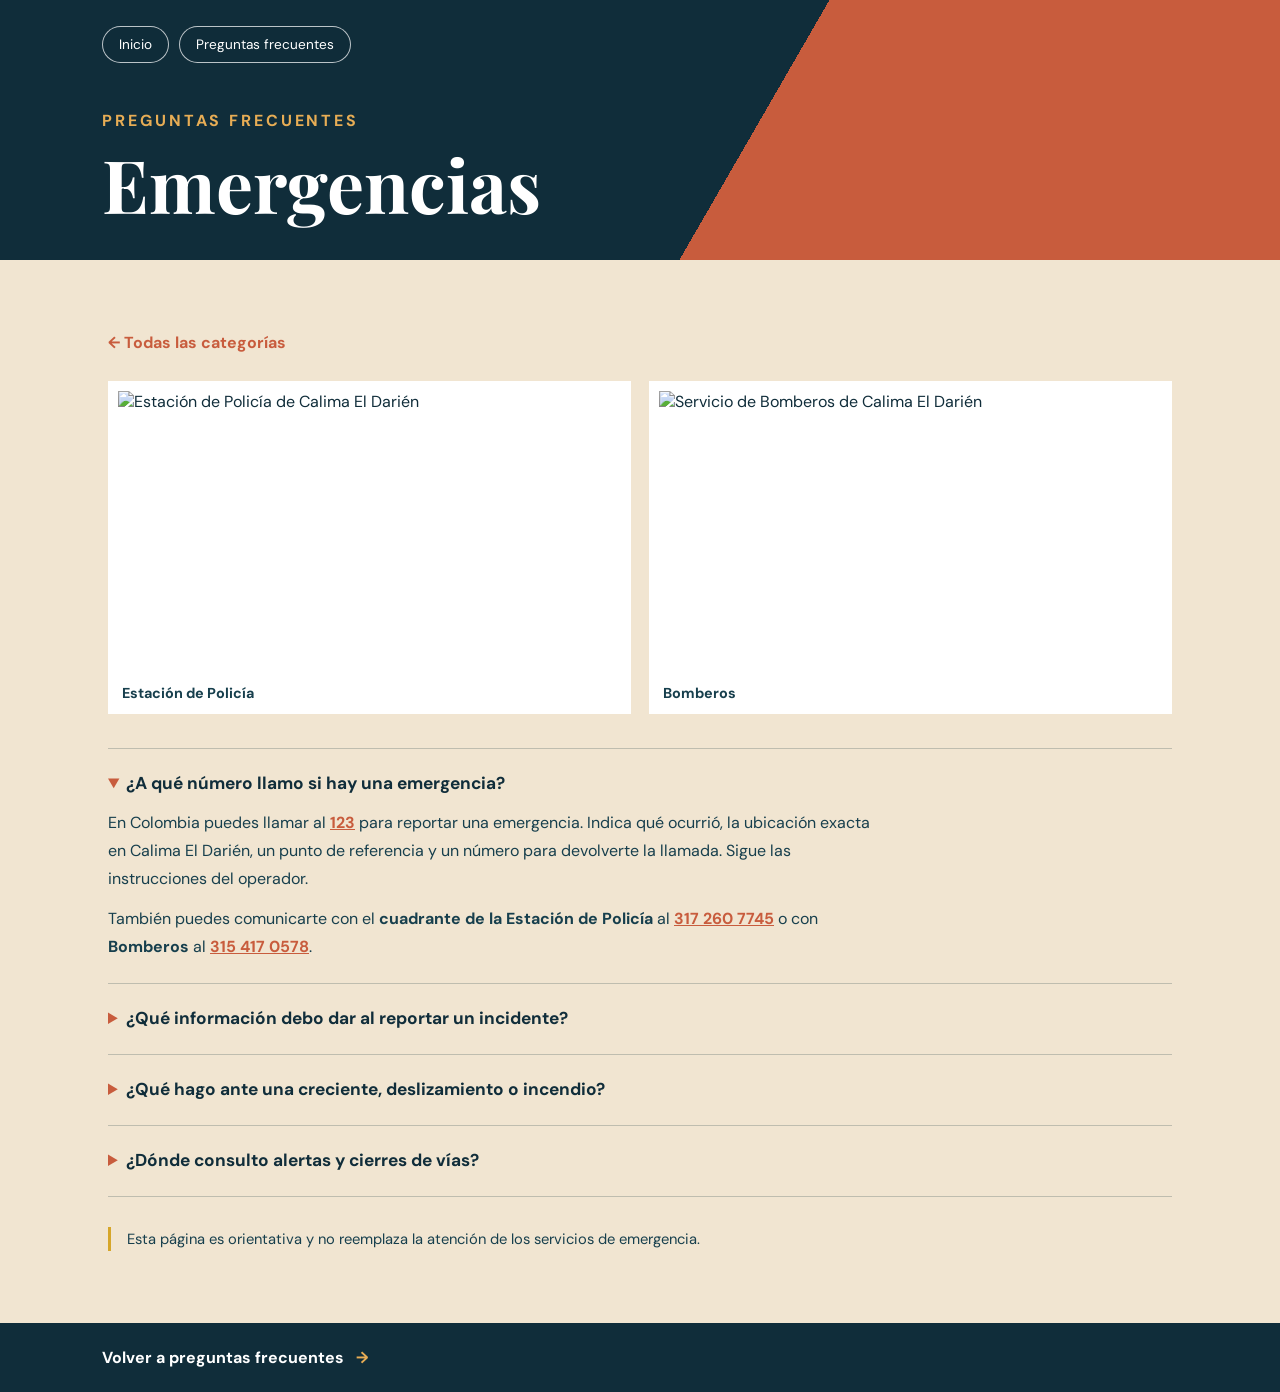
==== EMERGENCIAS.html @ dc0c48a8 "Mi primera pagina" ====
<!DOCTYPE html>
<html lang="es">
<head>
	<meta charset="UTF-8">
	<meta name="viewport" content="width=device-width, initial-scale=1.0">
	<meta name="description" content="Orientación para actuar ante emergencias en Calima El Darién.">
	<title>Emergencias | Calima El Darién</title>
	<link rel="preconnect" href="https://fonts.googleapis.com">
	<link rel="preconnect" href="https://fonts.gstatic.com" crossorigin>
	<link href="https://fonts.googleapis.com/css2?family=DM+Sans:wght@400;500;700&family=Playfair+Display:wght@600;700&display=swap" rel="stylesheet">
	<link rel="stylesheet" href="style.css">
</head>
<body class="pagina-ayuda">
	<header class="ayuda-cabecera">
		<nav class="navegacion ayuda-navegacion" aria-label="Navegación principal">
			<a href="index.html">Inicio</a>
			<a href="ayuda.html">Preguntas frecuentes</a>
		</nav>
		<div class="ayuda-titulo">
			<p class="seccion-etiqueta">Preguntas frecuentes</p>
			<h1>Emergencias</h1>
		</div>
	</header>
	<main class="ayuda-principal">
		<a class="faq-volver" href="ayuda.html">← Todas las categorías</a>
		<div class="ayuda-imagenes" aria-label="Servicios de emergencia de Calima El Darién">
			<figure class="ayuda-imagen-ficha">
				<img src="../IMG/POLICIA.jpg" alt="Estación de Policía de Calima El Darién">
				<figcaption>Estación de Policía</figcaption>
			</figure>
			<figure class="ayuda-imagen-ficha">
				<img src="../IMG/BOMBEROS.PNG" alt="Servicio de Bomberos de Calima El Darién">
				<figcaption>Bomberos</figcaption>
			</figure>
		</div>
		<section class="faq-lista" aria-label="Preguntas frecuentes sobre emergencias">
			<details class="faq-item" open>
				<summary>¿A qué número llamo si hay una emergencia?</summary>
				<p>En Colombia puedes llamar al <a href="tel:123">123</a> para reportar una emergencia. Indica qué ocurrió, la ubicación exacta en Calima El Darién, un punto de referencia y un número para devolverte la llamada. Sigue las instrucciones del operador.</p>
				<p>También puedes comunicarte con el <strong>cuadrante de la Estación de Policía</strong> al <a href="tel:3172607745">317 260 7745</a> o con <strong>Bomberos</strong> al <a href="tel:3154170578">315 417 0578</a>.</p>
			</details>
			<details class="faq-item">
				<summary>¿Qué información debo dar al reportar un incidente?</summary>
				<p>Describe el tipo de incidente, cuántas personas podrían necesitar ayuda, si hay riesgos adicionales y cómo llegar al lugar. No cuelgues hasta que el operador te lo indique y evita difundir datos sin confirmar.</p>
			</details>
			<details class="faq-item">
				<summary>¿Qué hago ante una creciente, deslizamiento o incendio?</summary>
				<p>Aléjate de la zona de riesgo y dirígete a un lugar seguro sin cruzar corrientes de agua ni acercarte al fuego. Llama al 123 y atiende las indicaciones de las autoridades. No regreses al área hasta que confirmen que es seguro.</p>
			</details>
			<details class="faq-item">
				<summary>¿Dónde consulto alertas y cierres de vías?</summary>
				<p>Consulta los avisos de la Alcaldía de Calima El Darién y de las autoridades de gestión del riesgo o tránsito. Antes de viajar, confirma el estado de la ruta por canales oficiales; las condiciones pueden cambiar rápidamente.</p>
			</details>
		</section>
		<p class="ayuda-nota">Esta página es orientativa y no reemplaza la atención de los servicios de emergencia.</p>
	</main>
	<footer class="perfil-pie"><a href="ayuda.html">Volver a preguntas frecuentes <span aria-hidden="true">→</span></a></footer>
</body>
</html>
---- style.css ----
:root {
	--azul-noche: #102d3a;
	--azul-profundo: #173f4d;
	--marfil: #d6a62a;
	--arena: #f1e5d1;
	--terracota: #c85c3d;
	--rojo: #a83232;
	--dorado: #e7ad55;
	--mostaza: #d6a62a;
	--blanco: #ffffff;
	--sombra: 0 18px 42px rgba(16, 45, 58, 0.18);
}

* {
	box-sizing: border-box;
	margin: 0;
	padding: 0;
}

html {
	scroll-behavior: smooth;
}

body {
	background: var(--marfil);
	color: var(--azul-noche);
	font-family: "DM Sans", sans-serif;
}

a {
	color: inherit;
	text-decoration: none;
}

.inicio {
	min-height: 100vh;
}

.hero {
	align-items: flex-end;
	background-image: linear-gradient(180deg, rgba(16, 45, 58, 0.2) 0%, rgba(16, 45, 58, 0.08) 38%, rgba(16, 45, 58, 0.9) 100%), url("../IMG/CALIMA DARIEN.jpg");
	background-position: center;
	background-size: cover;
	color: var(--blanco);
	display: flex;
	height: min(64vh, 720px);
	min-height: 440px;
	padding: 32px clamp(24px, 7vw, 108px) 54px;
	position: relative;
}

.navegacion {
	display: flex;
	gap: 10px;
	left: clamp(24px, 7vw, 108px);
	position: absolute;
	top: 28px;
}

.navegacion a {
	background: rgba(16, 45, 58, 0.35);
	border: 1px solid rgba(255, 255, 255, 0.72);
	border-radius: 999px;
	font-size: 0.85rem;
	padding: 9px 16px;
	transition: background-color 180ms ease, border-color 180ms ease, transform 180ms ease;
}

.navegacion a:hover,
.navegacion a:focus-visible {
	background: var(--terracota);
	border-color: var(--terracota);
	outline: none;
	transform: translateY(-2px);
}

.hero-contenido {
	max-width: 780px;
}

.etiqueta,
.seccion-etiqueta {
	color: var(--dorado);
	font-size: 0.76rem;
	font-weight: 700;
	letter-spacing: 0.18em;
	text-transform: uppercase;
}

.etiqueta {
	color: #000000;
	font-size: 1.52rem;
	text-align: center;
	transform: translateX(3cm);
}

h1,
h2 {
	font-family: "Playfair Display", serif;
}

h1 {
	color: var(--rojo);
	font-size: clamp(3.2rem, 9vw, 7.5rem);
	line-height: 0.95;
	margin: 14px 0 18px;
	-webkit-text-stroke: 1px var(--mostaza);
	text-shadow: 0 1px 0 var(--mostaza), 1px 0 0 var(--mostaza), 0 -1px 0 var(--mostaza), -1px 0 0 var(--mostaza);
}

.hero-subtitulo {
	color: var(--mostaza);
	font-size: clamp(2rem, 4vw, 2.7rem);
	font-weight: 700;
	letter-spacing: 0.28em;
}

.destinos {
	background: var(--marfil);
	padding: clamp(38px, 5vw, 70px) clamp(24px, 7vw, 108px) 64px;
}

.seccion-intro {
	align-items: end;
	display: flex;
	justify-content: space-between;
	margin-bottom: 24px;
}

.seccion-etiqueta {
	color: var(--blanco);
	font-size: 1rem;
}

h2 {
	color: var(--azul-noche);
	font-size: clamp(1.8rem, 3.2vw, 2.8rem);
	line-height: 1.05;
	max-width: 480px;
	text-align: right;
}

.tarjetas {
	display: grid;
	gap: 22px;
	grid-template-columns: repeat(3, 1fr);
}

.tarjeta {
	aspect-ratio: 1.18 / 1;
	background-position: center;
	background-size: cover;
	border-radius: 8px;
	box-shadow: var(--sombra);
	color: var(--blanco);
	min-height: 280px;
	overflow: hidden;
	position: relative;
	transition: box-shadow 200ms ease, transform 200ms ease;
}

.tarjeta-pueblo {
	background-image: url("../IMG/PUEBLO MAGICO.jpg");
}

.tarjeta-lago {
	background-image: url("../IMG/EL LAGO.jpg");
}

.tarjeta-lugares {
	background-image: url("../IMG/LUGARES DARIEN.jpg");
}

.tarjeta-capa {
	background: linear-gradient(180deg, rgba(16, 45, 58, 0.05), rgba(16, 45, 58, 0.9));
	inset: 0;
	position: absolute;
}

.tarjeta-contenido {
	bottom: 0;
	display: flex;
	flex-direction: column;
	gap: 9px;
	left: 0;
	padding: 22px;
	position: absolute;
	right: 0;
}

.tarjeta-numero {
	color: var(--dorado);
	font-size: 0.8rem;
	font-weight: 700;
}

.tarjeta-titulo {
	font-size: clamp(1.05rem, 1.8vw, 1.45rem);
	font-weight: 700;
	line-height: 1.15;
}

.tarjeta-enlace {
	color: var(--arena);
	font-size: 0.85rem;
}

.tarjeta-enlace span {
	color: var(--dorado);
	font-size: 1.2rem;
	margin-left: 5px;
}

.tarjeta:hover,
.tarjeta:focus-visible {
	box-shadow: 0 24px 48px rgba(16, 45, 58, 0.3);
	outline: none;
	transform: translateY(-6px);
}

.pagina-perfil {
	background: var(--arena);
	min-height: 100vh;
}

.perfil-cabecera {
	align-items: flex-end;
	background: linear-gradient(120deg, var(--azul-noche) 0 58%, var(--terracota) 58% 100%);
	color: var(--blanco);
	display: flex;
	justify-content: space-between;
	min-height: 260px;
	padding: 110px clamp(24px, 8vw, 120px) 38px;
	position: relative;
}

.perfil-navegacion {
	left: clamp(24px, 8vw, 120px);
	top: 26px;
}

.perfil-navegacion a {
	background: rgba(16, 45, 58, 0.3);
}

.perfil-titulo .seccion-etiqueta {
	color: var(--dorado);
}

.perfil-titulo h1 {
	color: var(--blanco);
	font-size: clamp(2.8rem, 7vw, 5.5rem);
	margin-bottom: 0;
	-webkit-text-stroke: 0;
	text-shadow: none;
}

.perfil-principal {
	margin: 0 auto;
	max-width: 1120px;
	padding: 0 28px;
}

.perfil-presentacion {
	align-items: center;
	background: var(--blanco);
	display: grid;
	gap: clamp(32px, 7vw, 88px);
	grid-template-columns: 240px 1fr;
	margin-top: -1px;
	padding: clamp(32px, 6vw, 76px);
}

.perfil-avatar {
	align-items: center;
	aspect-ratio: 1;
	background: var(--mostaza);
	border: 8px solid var(--arena);
	border-radius: 50%;
	color: var(--azul-noche);
	display: flex;
	flex-direction: column;
	justify-content: center;
	 object-fit: cover;
	width: 100%;
	outline: 1px solid rgba(16, 45, 58, 0.16);
	outline-offset: 5px;
}

.perfil-avatar span {
	font-family: "Playfair Display", serif;
	font-size: 4.5rem;
	font-weight: 700;
	line-height: 1;
}

.perfil-avatar small {
	font-size: 0.8rem;
	font-weight: 700;
	margin-top: 8px;
	text-transform: uppercase;
}

.perfil-rol {
	color: var(--terracota);
	font-size: 0.78rem;
	font-weight: 700;
	letter-spacing: 0.12em;
	text-transform: uppercase;
}

.perfil-resumen h2,
.perfil-intro-seccion h2 {
	font-family: "Playfair Display", serif;
	font-size: clamp(2rem, 4vw, 3.2rem);
	line-height: 1.08;
	margin: 12px 0 18px;
	max-width: 680px;
	text-align: left;
}

.perfil-descripcion,
.perfil-detalle p {
	color: var(--azul-profundo);
	font-size: 1.05rem;
	line-height: 1.8;
	max-width: 680px;
}

.perfil-trayectoria {
	padding: clamp(54px, 8vw, 92px) 0;
}

.perfil-intro-seccion .seccion-etiqueta {
	color: var(--terracota);
}

.perfil-intro-seccion h2 {
	margin: 12px 0 34px;
}

.perfil-detalles {
	border-top: 1px solid rgba(16, 45, 58, 0.22);
}

.perfil-detalle {
	align-items: start;
	border-bottom: 1px solid rgba(16, 45, 58, 0.22);
	display: grid;
	gap: 22px;
	grid-template-columns: 52px 1fr;
	padding: 26px 0;
}

.perfil-numero {
	color: var(--terracota);
	font-family: "Playfair Display", serif;
	font-size: 1.25rem;
	font-weight: 700;
}

.perfil-detalle h3 {
	font-size: 1.15rem;
	margin-bottom: 6px;
}

.perfil-detalle strong {
	color: var(--azul-noche);
}

.perfil-pie {
	background: var(--azul-noche);
	color: var(--blanco);
	padding: 24px clamp(24px, 8vw, 120px);
}

.perfil-pie a {
	font-weight: 700;
}

.perfil-pie a span {
	color: var(--dorado);
	margin-left: 8px;
}

.pagina-ayuda {
	background: var(--arena);
	min-height: 100vh;
}

.ayuda-cabecera {
	align-items: flex-end;
	background: linear-gradient(120deg, var(--azul-noche) 0 58%, var(--terracota) 58% 100%);
	color: var(--blanco);
	display: flex;
	min-height: 260px;
	padding: 110px clamp(24px, 8vw, 120px) 38px;
	position: relative;
}

.ayuda-navegacion {
	left: clamp(24px, 8vw, 120px);
	top: 26px;
}

.ayuda-titulo .seccion-etiqueta {
	color: var(--dorado);
}

.ayuda-titulo h1 {
	color: var(--blanco);
	font-size: clamp(2.5rem, 6vw, 4.6rem);
	line-height: 1.05;
	margin-bottom: 0;
	-webkit-text-stroke: 0;
	text-shadow: none;
}

.ayuda-principal {
	margin: 0 auto;
	max-width: 1120px;
	padding: clamp(38px, 6vw, 72px) 28px;
}

.ayuda-intro {
	color: var(--azul-profundo);
	font-size: 1.1rem;
	line-height: 1.7;
	margin-bottom: 32px;
	max-width: 720px;
}

.ayuda-categorias {
	display: grid;
	gap: 18px;
	grid-template-columns: repeat(2, minmax(0, 1fr));
}

.ayuda-categoria {
	background: var(--blanco);
	border-top: 4px solid var(--terracota);
	display: flex;
	flex-direction: column;
	min-height: 190px;
	padding: 24px;
	transition: box-shadow 180ms ease, transform 180ms ease;
}

.ayuda-categoria:hover,
.ayuda-categoria:focus-visible {
	box-shadow: var(--sombra);
	outline: 2px solid var(--azul-noche);
	transform: translateY(-3px);
}

.ayuda-numero {
	color: var(--terracota);
	font-family: "Playfair Display", serif;
	font-weight: 700;
}

.ayuda-categoria-titulo {
	font-family: "Playfair Display", serif;
	font-size: 1.45rem;
	font-weight: 700;
	line-height: 1.2;
	margin: 16px 0 auto;
}

.ayuda-enlace {
	color: var(--azul-profundo);
	font-size: 0.9rem;
	font-weight: 700;
	margin-top: 18px;
}

.ayuda-enlace span {
	color: var(--terracota);
	margin-left: 5px;
}

.ayuda-nota {
	border-left: 3px solid var(--mostaza);
	color: var(--azul-profundo);
	font-size: 0.92rem;
	line-height: 1.65;
	margin-top: 30px;
	max-width: 760px;
	padding-left: 16px;
}

.faq-lista {
	border-top: 1px solid rgba(16, 45, 58, 0.22);
}

.faq-item {
	border-bottom: 1px solid rgba(16, 45, 58, 0.22);
	padding: 22px 0;
}

.faq-item summary {
	cursor: pointer;
	font-size: 1.08rem;
	font-weight: 700;
	line-height: 1.5;
}

.faq-item summary::marker {
	color: var(--terracota);
}

.faq-item p {
	color: var(--azul-profundo);
	line-height: 1.75;
	margin-top: 12px;
	max-width: 780px;
}

.faq-volver {
	color: var(--terracota);
	display: inline-block;
	font-weight: 700;
	margin-bottom: 28px;
}

.ayuda-imagenes {
	display: grid;
	gap: 18px;
	grid-template-columns: repeat(auto-fit, minmax(min(100%, 280px), 1fr));
	margin-bottom: 34px;
}

.ayuda-imagen-ficha {
	background: var(--blanco);
	margin: 0;
	padding: 10px;
}

.ayuda-imagen-ficha img {
	 aspect-ratio: 16 / 9;
	display: block;
	object-fit: cover;
	width: 100%;
}

.ayuda-imagen-ficha figcaption {
	color: var(--azul-profundo);
	font-size: 0.9rem;
	font-weight: 700;
	padding: 10px 4px 2px;
}

.ayuda-imagen-escudo img {
	background: var(--arena);
	object-fit: contain;
}

.faq-item a {
	color: var(--terracota);
	font-weight: 700;
	text-decoration: underline;
}

.pagina-pueblo {
	background: var(--arena);
	min-height: 100vh;
}

.pueblo-portada {
	align-items: flex-end;
	display: flex;
	min-height: 690px;
	overflow: hidden;
	padding: 110px clamp(24px, 8vw, 120px) 72px;
	position: relative;
}

.pueblo-portada-imagen,
.pueblo-portada-capa {
	height: 100%;
	inset: 0;
	position: absolute;
	width: 100%;
}

.pueblo-portada-imagen {
	object-fit: cover;
}

.pueblo-portada-capa {
	background: linear-gradient(90deg, rgba(16, 45, 58, 0.84), rgba(16, 45, 58, 0.12) 100%), linear-gradient(0deg, rgba(16, 45, 58, 0.52), transparent 60%);
}

.pueblo-navegacion {
	left: clamp(24px, 8vw, 120px);
	top: 26px;
	z-index: 1;
}

.pueblo-navegacion a {
	background: rgba(16, 45, 58, 0.82);
	border: 2px solid var(--dorado);
	color: var(--blanco);
}

.pueblo-portada-contenido {
	color: var(--blanco);
	max-width: 880px;
	position: relative;
	z-index: 1;
}

.pueblo-etiqueta {
	color: var(--dorado);
	font-size: 0.85rem;
	font-weight: 700;
	letter-spacing: 0.14em;
	text-transform: uppercase;
}

.pueblo-portada h1 {
	color: var(--blanco);
	font-size: 3.8rem;
	line-height: 1.08;
	margin: 16px 0 0;
	max-width: 860px;
	-webkit-text-stroke: 0;
	text-shadow: 0 2px 16px rgba(0, 0, 0, 0.22);
}

.pueblo-relato {
	margin: 0 auto;
	max-width: 1000px;
	padding: clamp(48px, 7vw, 84px) 28px;
}

.pueblo-relato p {
	color: var(--azul-profundo);
	font-size: 1.18rem;
	line-height: 1.85;
	margin-bottom: 24px;
}

.pueblo-relato p:last-child {
	color: var(--azul-noche);
	font-family: "Playfair Display", serif;
	font-size: 1.55rem;
	line-height: 1.55;
	margin-bottom: 0;
}

.pagina-lago {
	background: var(--arena);
	min-height: 100vh;
}

.lago-cabecera {
	align-items: flex-end;
	background: linear-gradient(115deg, var(--azul-noche) 0 68%, var(--azul-profundo) 68% 100%);
	color: var(--blanco);
	display: flex;
	min-height: 360px;
	padding: 112px clamp(24px, 8vw, 120px) 52px;
	position: relative;
}

.lago-navegacion {
	left: clamp(24px, 8vw, 120px);
	top: 26px;
	z-index: 1;
}

.lago-navegacion a {
	background: rgba(16, 45, 58, 0.82);
	border: 2px solid var(--dorado);
	color: var(--blanco);
}

.lago-titulo {
	max-width: 760px;
}

.lago-etiqueta,
.lago-sobrelinea {
	color: var(--dorado);
	font-size: 0.8rem;
	font-weight: 700;
	text-transform: uppercase;
}

.lago-titulo h1 {
	color: var(--blanco);
	font-size: 3.8rem;
	line-height: 1.05;
	margin: 12px 0 16px;
	-webkit-text-stroke: 0;
	text-shadow: none;
}

.lago-titulo > p:last-child {
	color: var(--arena);
	font-size: 1.1rem;
	line-height: 1.6;
	max-width: 600px;
}

.lago-principal {
	margin: 0 auto;
	max-width: 1160px;
	padding: 56px 24px 64px;
}

.lago-experiencias {
	align-items: center;
	display: grid;
	grid-template-columns: 210px minmax(320px, 440px) 210px;
	grid-template-rows: 210px minmax(300px, auto) 210px;
	justify-content: center;
}

.lago-foto {
	align-items: center;
	display: flex;
	flex-direction: column;
	gap: 10px;
	justify-self: center;
	margin: 0;
	text-align: center;
}

.lago-foto img {
	aspect-ratio: 1;
	border: 7px solid var(--blanco);
	border-radius: 50%;
	box-shadow: 0 12px 28px rgba(16, 45, 58, 0.2);
	display: block;
	height: 176px;
	object-fit: cover;
	width: 176px;
}

.lago-foto figcaption {
	color: var(--azul-noche);
	font-size: 0.88rem;
	font-weight: 700;
}

.lago-foto-ponton {
	grid-column: 2;
	grid-row: 1;
}

.lago-foto-moto {
	grid-column: 1;
	grid-row: 2;
}

.lago-foto-deportes {
	grid-column: 3;
	grid-row: 2;
}

.lago-foto-gastronomia {
	grid-column: 2;
	grid-row: 3;
}

.lago-actividades {
	grid-column: 2;
	grid-row: 2;
	padding: 20px 26px;
}

.lago-sobrelinea {
	color: var(--terracota);
	letter-spacing: 0.08em;
}

.lago-actividades h2 {
	font-size: 2rem;
	line-height: 1.12;
	margin: 10px 0 22px;
	max-width: none;
	text-align: left;
}

.lago-actividades ul {
	border-top: 1px solid rgba(16, 45, 58, 0.22);
	list-style: none;
}

.lago-actividades li {
	border-bottom: 1px solid rgba(16, 45, 58, 0.22);
	padding: 11px 0;
}

.lago-actividades li strong,
.lago-actividades li span {
	display: block;
}

.lago-actividades li strong {
	color: var(--azul-noche);
	font-size: 0.95rem;
}

.lago-actividades li span {
	color: var(--azul-profundo);
	font-size: 0.82rem;
	line-height: 1.5;
	margin-top: 3px;
}

.lago-recomendacion {
	border-left: 3px solid var(--mostaza);
	color: var(--azul-profundo);
	font-size: 0.9rem;
	line-height: 1.65;
	margin: 28px auto 0;
	max-width: 760px;
	padding-left: 16px;
}

.pagina-lugares {
	background: var(--arena);
	min-height: 100vh;
}

.lugares-cabecera {
	align-items: flex-end;
	background: linear-gradient(112deg, var(--azul-noche) 0 65%, var(--terracota) 65% 100%);
	color: var(--blanco);
	display: flex;
	min-height: 390px;
	padding: 112px clamp(24px, 8vw, 120px) 54px;
	position: relative;
}

.lugares-navegacion {
	left: clamp(24px, 8vw, 120px);
	top: 26px;
	z-index: 1;
}

.lugares-navegacion a {
	background: rgba(16, 45, 58, 0.82);
	border: 2px solid var(--dorado);
	color: var(--blanco);
}

.lugares-titulo {
	max-width: 860px;
}

.lugares-etiqueta {
	color: var(--dorado);
	font-size: 0.8rem;
	font-weight: 700;
	text-transform: uppercase;
}

.lugares-titulo h1 {
	color: var(--blanco);
	font-size: 3.7rem;
	line-height: 1.05;
	margin: 12px 0 16px;
	-webkit-text-stroke: 0;
	text-shadow: none;
}

.lugares-titulo > p:last-child {
	color: var(--arena);
	font-size: 1.05rem;
	line-height: 1.7;
	max-width: 680px;
}

.lugares-principal {
	margin: 0 auto;
	max-width: 1240px;
	padding: 0 24px 72px;
}

.lugares-resumen {
	border-bottom: 1px solid rgba(16, 45, 58, 0.22);
	display: flex;
	flex-wrap: wrap;
	gap: 18px 42px;
	padding: 22px 0;
}

.lugares-resumen span {
	color: var(--azul-profundo);
	font-size: 0.85rem;
}

.lugares-resumen strong {
	color: var(--terracota);
	font-family: "Playfair Display", serif;
	font-size: 1.25rem;
	margin-right: 6px;
}

.lugares-grid {
	display: grid;
	gap: 22px;
	grid-template-columns: repeat(3, minmax(0, 1fr));
	padding-top: 30px;
}

.lugar-ficha {
	background: var(--blanco);
	min-width: 0;
}

.lugar-foto {
	margin: 0;
}

.lugar-foto img {
	aspect-ratio: 16 / 10;
	background: var(--azul-profundo);
	display: block;
	object-fit: cover;
	width: 100%;
}

.lugar-foto figcaption {
	background: var(--azul-noche);
	color: var(--arena);
	font-size: 0.72rem;
	line-height: 1.5;
	min-height: 36px;
	padding: 9px 16px;
}

.lugar-foto figcaption a {
	color: var(--dorado);
	text-decoration: underline;
}

.lugar-contenido {
	padding: 22px;
}

.lugar-indice {
	color: var(--terracota);
	font-size: 0.76rem;
	font-weight: 700;
}

.lugar-indice span {
	color: var(--azul-profundo);
	font-weight: 500;
	margin-left: 8px;
}

.lugar-contenido h2 {
	font-size: 1.65rem;
	line-height: 1.12;
	margin: 10px 0 12px;
	max-width: none;
	text-align: left;
}

.lugar-contenido > p:not(.lugar-indice):not(.lugar-aviso) {
	color: var(--azul-profundo);
	font-size: 0.92rem;
	line-height: 1.7;
}

.lugar-datos {
	border-top: 1px solid rgba(16, 45, 58, 0.2);
	margin-top: 18px;
}

.lugar-datos div {
	border-bottom: 1px solid rgba(16, 45, 58, 0.2);
	display: grid;
	gap: 10px;
	grid-template-columns: 112px 1fr;
	padding: 10px 0;
}

.lugar-datos dt {
	color: var(--terracota);
	font-size: 0.72rem;
	font-weight: 700;
	text-transform: uppercase;
}

.lugar-datos dd {
	color: var(--azul-noche);
	font-size: 0.82rem;
	line-height: 1.5;
}

.lugar-fuente {
	color: var(--azul-profundo);
	display: inline-block;
	font-size: 0.8rem;
	font-weight: 700;
	margin-top: 18px;
	text-decoration: underline;
}

.lugar-fuente span {
	color: var(--terracota);
	margin-left: 4px;
}

.lugar-aviso {
	background: #fff4e5;
	border-left: 3px solid var(--terracota);
	color: var(--azul-noche);
	font-size: 0.82rem;
	line-height: 1.65;
	margin-top: 14px;
	padding: 12px;
}

.lugares-nota {
	border-top: 3px solid var(--mostaza);
	margin: 46px auto 0;
	max-width: 820px;
	padding-top: 20px;
}

.lugares-nota h2 {
	font-size: 1.5rem;
	margin-bottom: 10px;
	max-width: none;
	text-align: left;
}

.lugares-nota p {
	color: var(--azul-profundo);
	font-size: 0.9rem;
	line-height: 1.7;
}

.lugares-fuentes {
	font-size: 0.78rem !important;
	margin-top: 12px;
}

.lugares-nota a {
	color: var(--terracota);
	font-weight: 700;
	text-decoration: underline;
}

@media (max-width: 900px) {
	.lago-experiencias {
		gap: 24px 14px;
		grid-template-columns: repeat(2, minmax(0, 1fr));
		grid-template-rows: auto auto auto;
	}

	.lago-foto-ponton {
		grid-column: 1;
		grid-row: 1;
	}

	.lago-foto-moto {
		grid-column: 2;
		grid-row: 1;
	}

	.lago-actividades {
		grid-column: 1 / -1;
		grid-row: 2;
		max-width: 520px;
	}

	.lago-foto-deportes {
		grid-column: 1;
		grid-row: 3;
	}

	.lago-foto-gastronomia {
		grid-column: 2;
		grid-row: 3;
	}

	.lago-foto img {
		height: 160px;
		width: 160px;
	}

	.lugares-grid {
		grid-template-columns: repeat(2, minmax(0, 1fr));
	}
}

@media (max-width: 680px) {
	.perfil-cabecera {
		background: var(--azul-noche);
		min-height: 230px;
		padding-bottom: 30px;
	}

	.perfil-principal {
		padding: 0 18px;
	}

	.perfil-presentacion {
		gap: 30px;
		grid-template-columns: 1fr;
		justify-items: start;
		padding: 34px 24px;
	}

	.perfil-avatar {
		border-width: 6px;
		max-width: 170px;
		width: 100%;
	}

	.perfil-avatar span {
		font-size: 3.5rem;
	}

	.perfil-resumen h2,
	.perfil-intro-seccion h2 {
		font-size: 2.1rem;
	}

	.perfil-detalle {
		gap: 12px;
		grid-template-columns: 34px 1fr;
	}

	.perfil-pie {
		padding-left: 24px;
	}

	.ayuda-cabecera {
		background: var(--azul-noche);
		min-height: 230px;
		padding-bottom: 30px;
	}

	.ayuda-principal {
		padding-left: 20px;
		padding-right: 20px;
	}

	.ayuda-categorias {
		grid-template-columns: 1fr;
	}

	.pueblo-portada {
		min-height: 600px;
		padding-bottom: 46px;
	}

	.pueblo-portada-capa {
		background: linear-gradient(0deg, rgba(16, 45, 58, 0.92), rgba(16, 45, 58, 0.08) 100%);
	}

	.pueblo-portada h1 {
		font-size: 2.4rem;
	}

	.pueblo-relato {
		padding-left: 22px;
		padding-right: 22px;
	}

	.pueblo-relato p:last-child {
		font-size: 1.35rem;
	}

	.lago-cabecera {
		background: var(--azul-noche);
		min-height: 330px;
		padding-bottom: 38px;
	}

	.lago-titulo h1 {
		font-size: 2.6rem;
	}

	.lago-principal {
		padding-left: 16px;
		padding-right: 16px;
	}

	.lago-foto img {
		height: 136px;
		width: 136px;
	}

	.lago-actividades {
		padding-left: 8px;
		padding-right: 8px;
	}

	.lago-actividades h2 {
		font-size: 1.75rem;
	}

	.lugares-cabecera {
		background: var(--azul-noche);
		min-height: 360px;
		padding-bottom: 38px;
	}

	.lugares-titulo h1 {
		font-size: 2.6rem;
	}

	.lugares-principal {
		padding-left: 16px;
		padding-right: 16px;
	}

	.lugares-resumen {
		gap: 12px;
	}

	.lugares-grid {
		grid-template-columns: 1fr;
	}

	.lugar-contenido {
		padding: 20px;
	}
}

@media (max-width: 760px) {
	.hero {
		height: 62vh;
		min-height: 430px;
		padding-bottom: 42px;
	}

	.destinos {
		padding-top: 38px;
	}

	.seccion-intro {
		align-items: flex-start;
		flex-direction: column;
		gap: 12px;
		margin-bottom: 22px;
	}

	h2 {
		text-align: left;
	}

	.tarjetas {
		grid-template-columns: 1fr;
	}

	.tarjeta {
		aspect-ratio: 1.6 / 1;
		min-height: 210px;
	}
}

@media (prefers-reduced-motion: reduce) {
	*,
	*::before,
	*::after {
		scroll-behavior: auto !important;
		transition-duration: 0.01ms !important;
	}
}
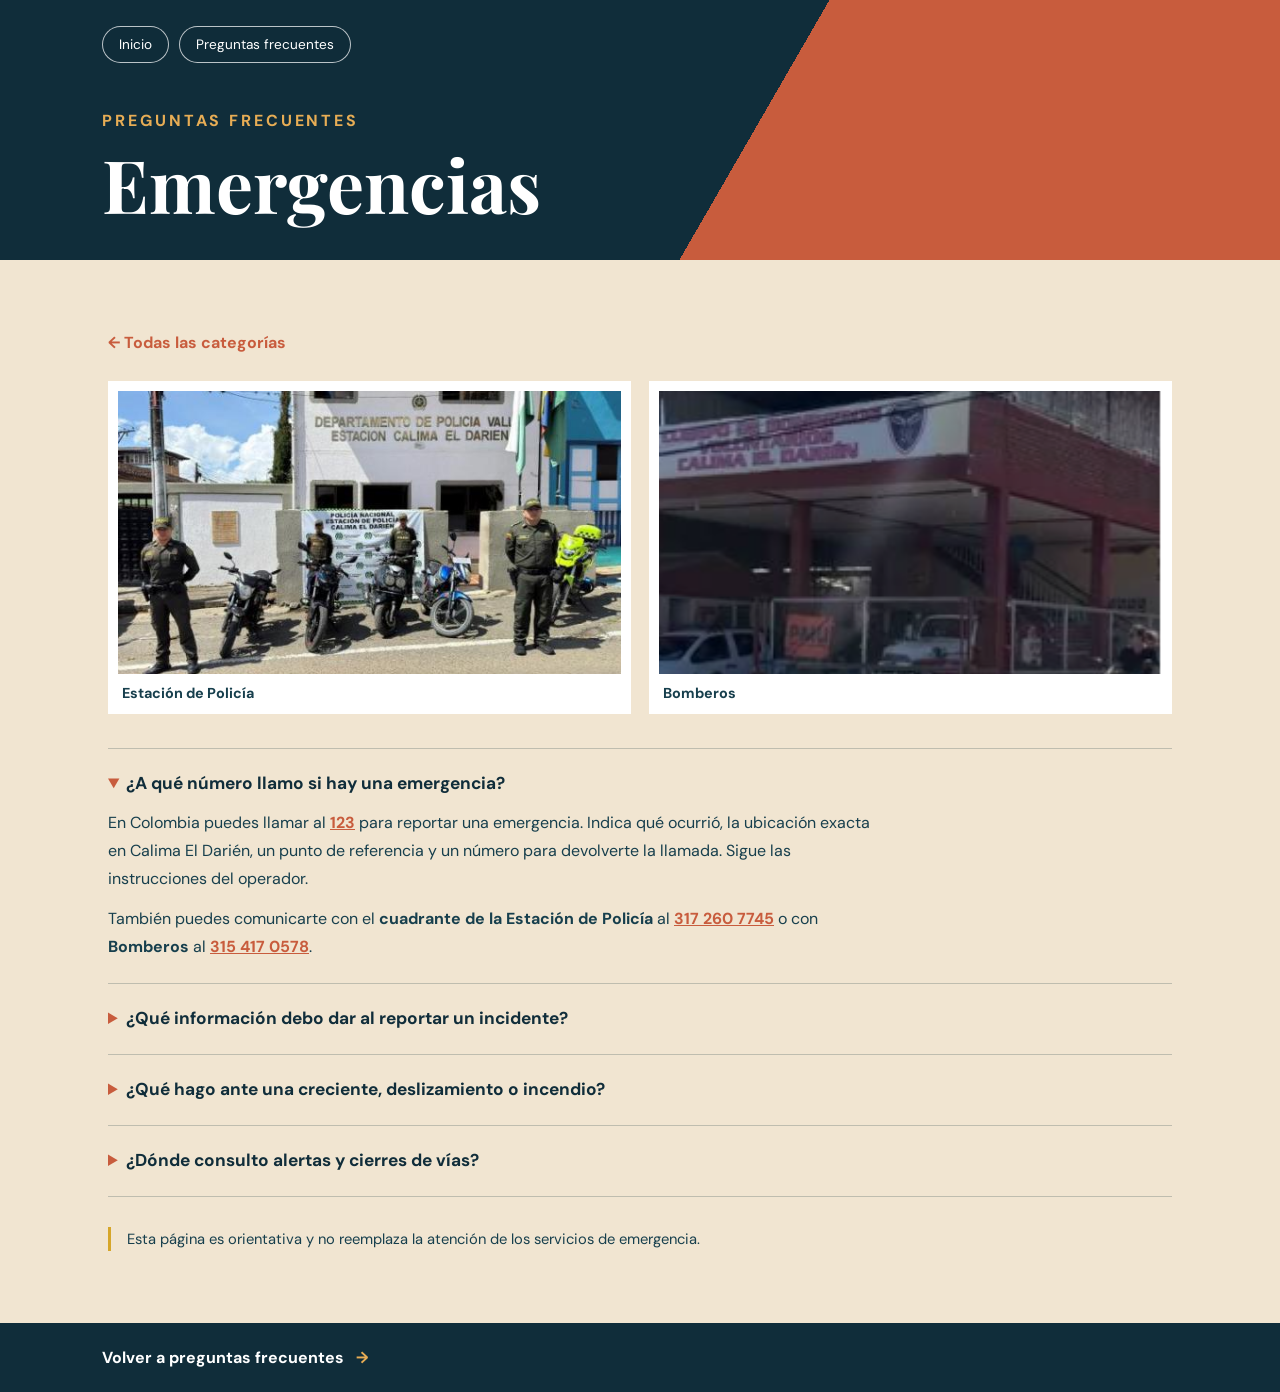
==== commit 4f24a9a4: "Corrección de rutas de imagenes" ====
--- a/EMERGENCIAS.html
+++ b/EMERGENCIAS.html
@@ -25,11 +25,11 @@
 		<a class="faq-volver" href="ayuda.html">← Todas las categorías</a>
 		<div class="ayuda-imagenes" aria-label="Servicios de emergencia de Calima El Darién">
 			<figure class="ayuda-imagen-ficha">
-				<img src="../IMG/POLICIA.jpg" alt="Estación de Policía de Calima El Darién">
+				<img src="IMG/POLICIA.jpg" alt="Estación de Policía de Calima El Darién">
 				<figcaption>Estación de Policía</figcaption>
 			</figure>
 			<figure class="ayuda-imagen-ficha">
-				<img src="../IMG/BOMBEROS.PNG" alt="Servicio de Bomberos de Calima El Darién">
+				<img src="IMG/BOMBEROS.PNG" alt="Servicio de Bomberos de Calima El Darién">
 				<figcaption>Bomberos</figcaption>
 			</figure>
 		</div>
--- a/style.css
+++ b/style.css
@@ -38,7 +38,7 @@
 
 .hero {
 	align-items: flex-end;
-	background-image: linear-gradient(180deg, rgba(16, 45, 58, 0.2) 0%, rgba(16, 45, 58, 0.08) 38%, rgba(16, 45, 58, 0.9) 100%), url("../IMG/CALIMA DARIEN.jpg");
+	background-image: linear-gradient(180deg, rgba(16, 45, 58, 0.2) 0%, rgba(16, 45, 58, 0.08) 38%, rgba(16, 45, 58, 0.9) 100%), url("IMG/CALIMADARIEN.jpg");
 	background-position: center;
 	background-size: cover;
 	color: var(--blanco);
@@ -160,15 +160,15 @@
 }
 
 .tarjeta-pueblo {
-	background-image: url("../IMG/PUEBLO MAGICO.jpg");
+	background-image: url("IMG/PUEBLOMAGICO.jpg");
 }
 
 .tarjeta-lago {
-	background-image: url("../IMG/EL LAGO.jpg");
+	background-image: url("IMG/ELLAGO.jpg");
 }
 
 .tarjeta-lugares {
-	background-image: url("../IMG/LUGARES DARIEN.jpg");
+	background-image: url("IMG/LUGARESDARIEN.jpg");
 }
 
 .tarjeta-capa {
@@ -551,6 +551,7 @@
 }
 
 .ayuda-imagen-escudo img {
+ aspect-ratio: 3 / 1;
 	background: var(--arena);
 	object-fit: contain;
 }
